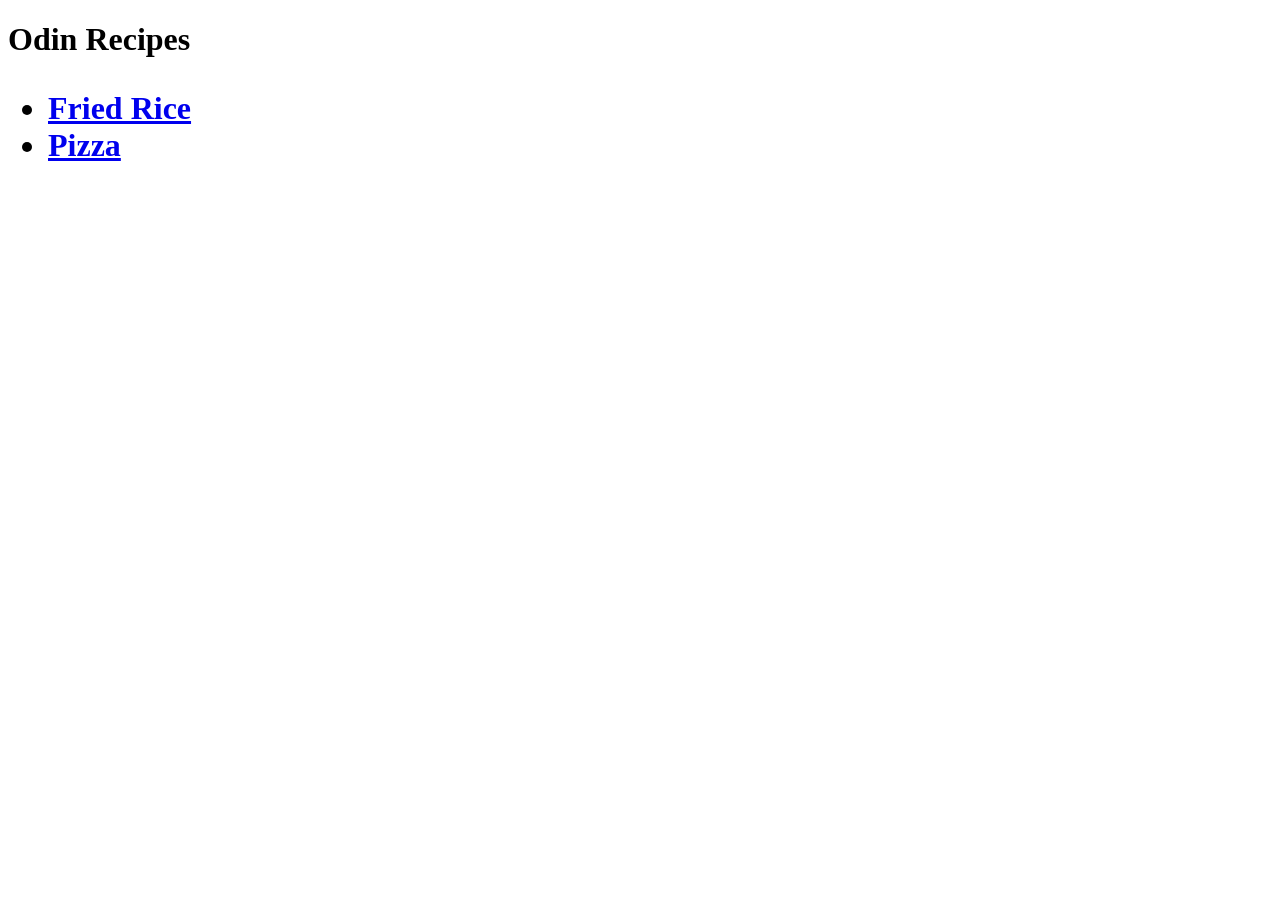
==== index.html @ 40516f97 "Add Links and DOCTYPE" ====
<!DOCTYPE html>
<html lang="en">
<head>
    <meta charset="UTF-8">
    <meta name="viewport" content="width=device-width, initial-scale=1.0">
    <title>Odin Recipes</title>
</head>
<body>
    <h1>Odin Recipes<h1>
        <ul>
        <li><a href="./fried-rice.html" target="_blank" rel="noopener noreferrer">Fried Rice</a></li>
        <li><a href="./Pizza.html" target="_blank" rel="noopener noreferrer">Pizza</a></li>
    </ul>
</body>
</html>
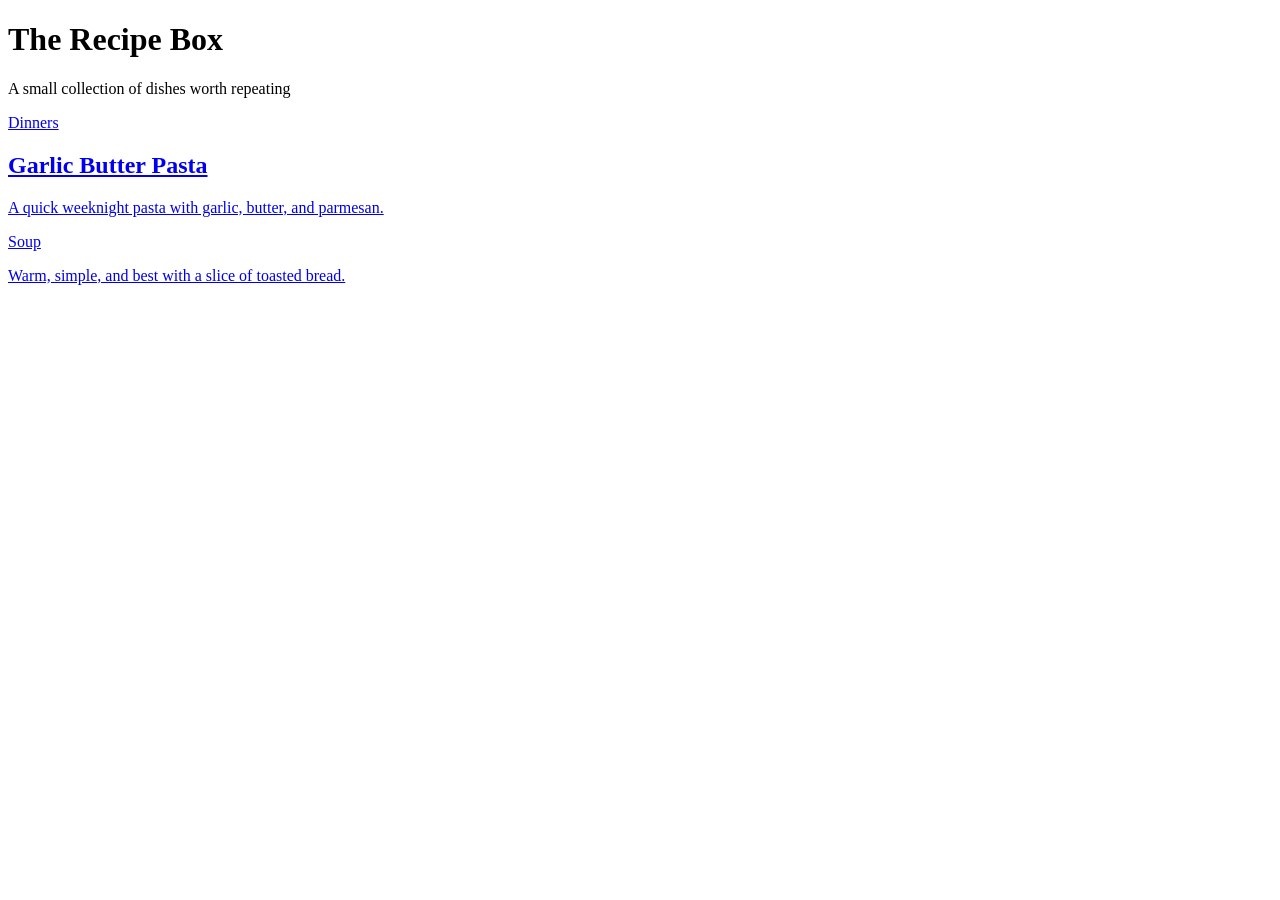
==== commit 99341874: "Complete Index.html" ====
--- a/index.html
+++ b/index.html
@@ -3,13 +3,29 @@
 <head>
     <meta charset="UTF-8">
     <meta name="viewport" content="width=device-width, initial-scale=1.0">
-    <title>Odin Recipes</title>
+    <title>Document</title>
+    <link rel="stylesheet" href="style.css">
 </head>
 <body>
-    <h1>Odin Recipes<h1>
-        <ul>
-        <li><a href="./fried-rice.html" target="_blank" rel="noopener noreferrer">Fried Rice</a></li>
-        <li><a href="./Pizza.html" target="_blank" rel="noopener noreferrer">Pizza</a></li>
-    </ul>
+    <header>
+     <h1>The Recipe Box</h1>
+     <p class="tagline">A small collection of dishes worth repeating</p>
+    </header>
+
+    <main>
+        <div class="recipe-grid">
+          <a class="recipe-card" href="pasta.html">
+            <span class="card-label">Dinners</span>
+            <h2>Garlic Butter Pasta</h2>
+            <p>A quick weeknight pasta with garlic, butter, and parmesan.</p>
+          </a>
+          
+          <a class="recipe-card" href="soup.html">
+             <span class="card-label">Soup</span>
+             <p>Warm, simple, and best with a slice of toasted bread.</p>
+          </a>
+
+        </div>
+    </main>
 </body>
 </html>
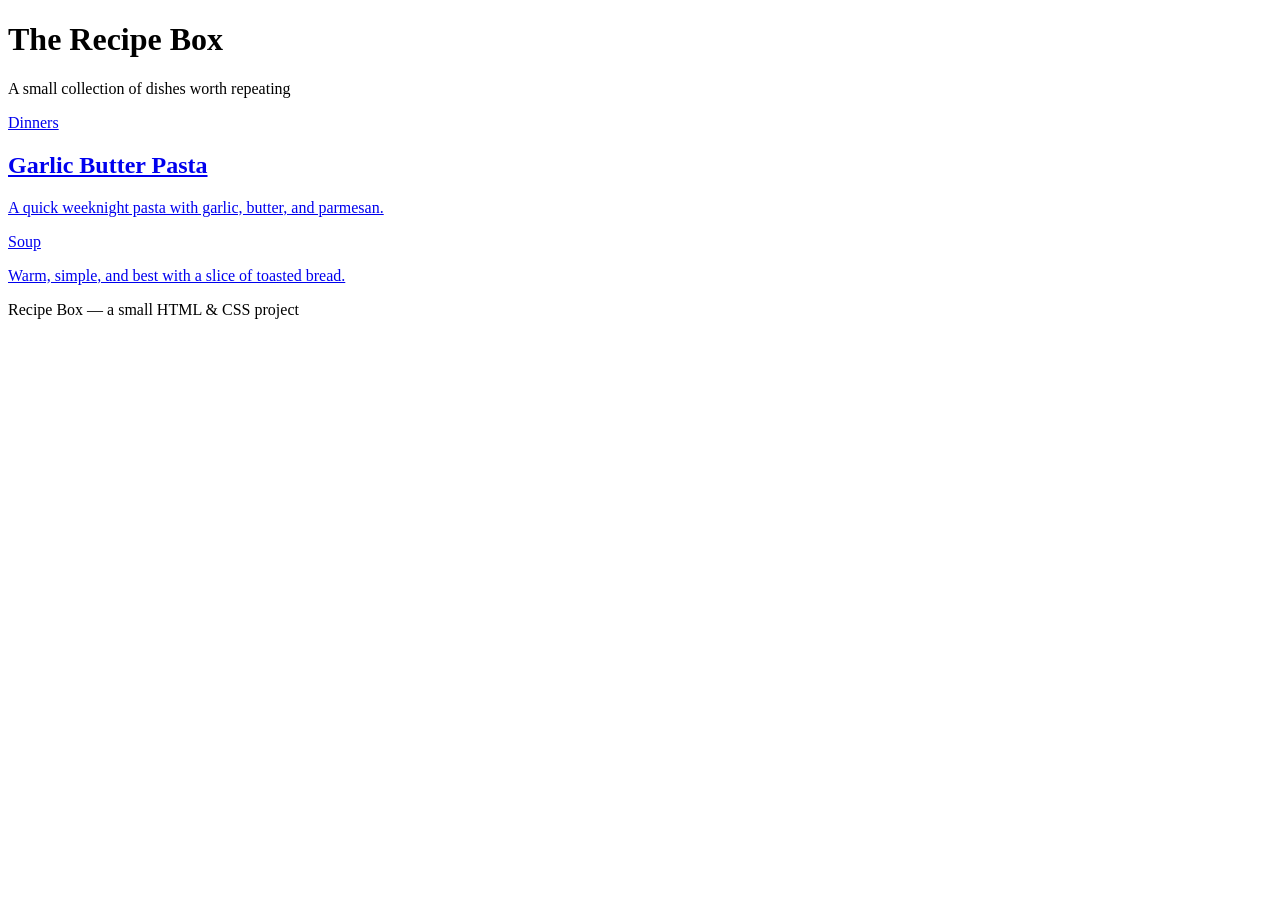
==== commit 729b15f4: "Complete Pasta.html" ====
--- a/index.html
+++ b/index.html
@@ -27,5 +27,8 @@
 
         </div>
     </main>
+      <footer>
+    Recipe Box &mdash; a small HTML &amp; CSS project
+  </footer>
 </body>
 </html>
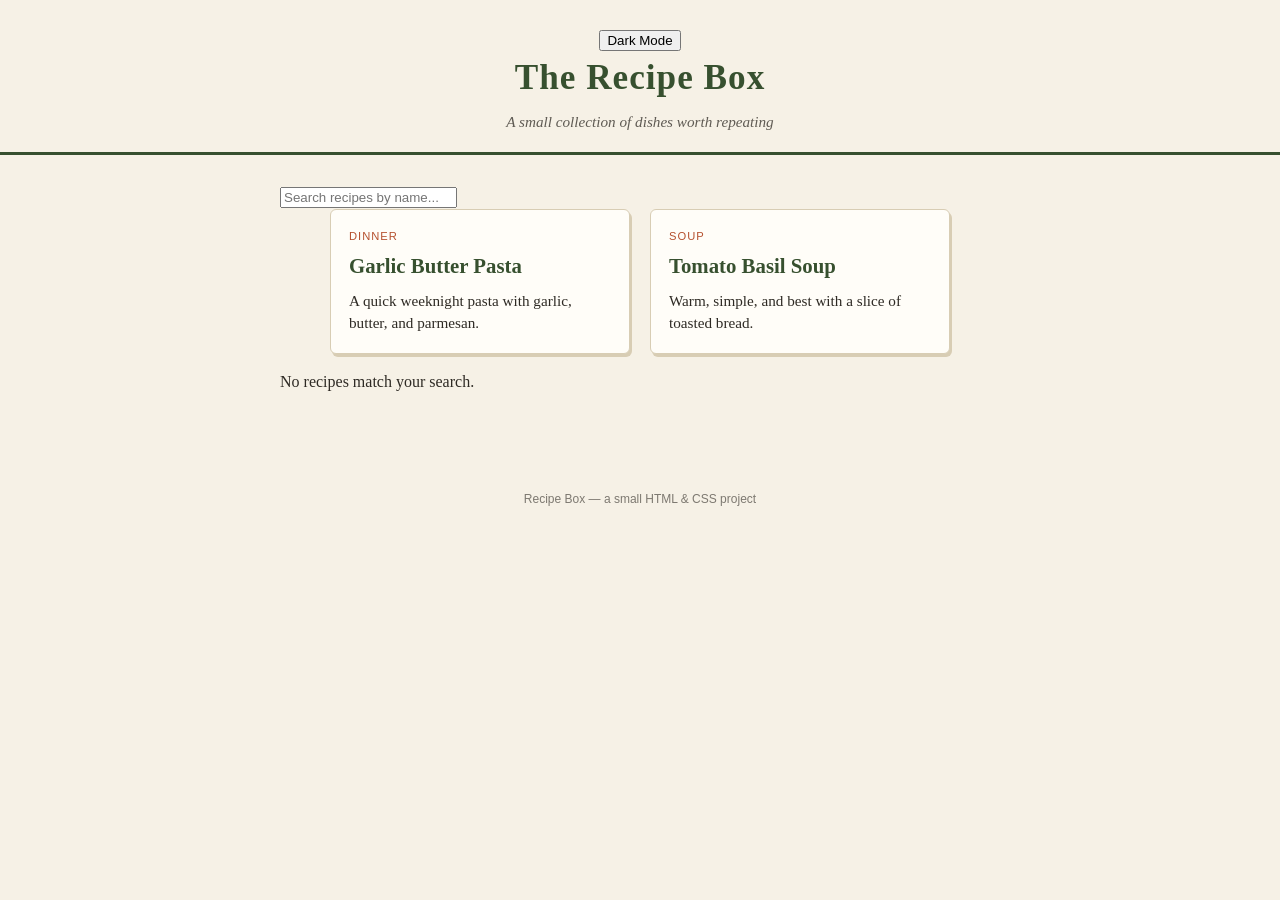
==== commit d287c435: "Complete index.html" ====
--- a/index.html
+++ b/index.html
@@ -1,34 +1,46 @@
 <!DOCTYPE html>
 <html lang="en">
 <head>
-    <meta charset="UTF-8">
-    <meta name="viewport" content="width=device-width, initial-scale=1.0">
-    <title>Document</title>
-    <link rel="stylesheet" href="style.css">
+  <meta charset="UTF-8">
+  <title>Recipe Box</title>
+  <link rel="stylesheet" href="style.css">
 </head>
 <body>
-    <header>
-     <h1>The Recipe Box</h1>
-     <p class="tagline">A small collection of dishes worth repeating</p>
-    </header>
 
-    <main>
-        <div class="recipe-grid">
-          <a class="recipe-card" href="pasta.html">
-            <span class="card-label">Dinners</span>
-            <h2>Garlic Butter Pasta</h2>
-            <p>A quick weeknight pasta with garlic, butter, and parmesan.</p>
-          </a>
-          
-          <a class="recipe-card" href="soup.html">
-             <span class="card-label">Soup</span>
-             <p>Warm, simple, and best with a slice of toasted bread.</p>
-          </a>
+  <header>
+    <button id="theme-toggle" class="theme-toggle" type="button">Dark Mode</button>
+    <h1>The Recipe Box</h1>
+    <p class="tagline">A small collection of dishes worth repeating</p>
+  </header>
 
-        </div>
-    </main>
-      <footer>
+  <main>
+    <div class="search-bar">
+      <input type="text" id="recipe-search" placeholder="Search recipes by name...">
+    </div>
+
+    <div class="recipe-grid">
+
+      <a class="recipe-card" href="pasta.html">
+        <span class="card-label">Dinner</span>
+        <h2>Garlic Butter Pasta</h2>
+        <p>A quick weeknight pasta with garlic, butter, and parmesan.</p>
+      </a>
+
+      <a class="recipe-card" href="soup.html">
+        <span class="card-label">Soup</span>
+        <h2>Tomato Basil Soup</h2>
+        <p>Warm, simple, and best with a slice of toasted bread.</p>
+      </a>
+
+    </div>
+
+    <p id="no-results">No recipes match your search.</p>
+  </main>
+
+  <footer>
     Recipe Box &mdash; a small HTML &amp; CSS project
   </footer>
+
+  <script src="script.js"></script>
 </body>
 </html>
--- a/style.css
+++ b/style.css
@@ -0,0 +1,170 @@
+:root{
+  --paper: #f6f1e6;
+  --card: #fffdf8;
+  --ink: #2e2a24;
+  --basil: #4c6b4f;
+  --basil-dark: #37502f;
+  --rust: #b5502e;
+  --line: #d8cdb4;
+}
+
+* {
+  box-sizing: border-box;
+}
+
+body {
+  margin: 0;
+  background-color: var(--paper);
+  color: var(--ink);
+  font-family: Georgia, 'Times New Roman', serif;
+  line-height: 1.5;
+}
+
+
+header {
+  border-bottom: 3px solid var(--basil-dark);
+  padding: 28px 20px 18px;
+  text-align: center;
+  background-color: var(--paper);
+}
+
+header h1 {
+  margin: 0;
+  font-size: 2.2rem;
+  letter-spacing: 1px;
+  color: var(--basil-dark);
+}
+
+header .tagline {
+  margin: 6px 0 0;
+  font-style: italic;
+  font-size: 0.95rem;
+  color: var(--ink);
+  opacity: 0.75;
+}
+
+
+main {
+  max-width: 760px;
+  margin: 0 auto;
+  padding: 30px 20px 60px;
+}
+
+
+.recipe-grid {
+  display: flex;
+  flex-wrap: wrap;
+  gap: 20px;
+  justify-content: center;
+}
+
+.recipe-card {
+  background-color: var(--card);
+  border: 1px solid var(--line);
+  border-radius: 6px;
+  width: 300px;
+  padding: 18px;
+  text-decoration: none;
+  color: var(--ink);
+  box-shadow: 2px 3px 0 var(--line);
+}
+
+.recipe-card:hover {
+  border-color: var(--basil);
+  box-shadow: 2px 3px 0 var(--basil);
+}
+
+.recipe-card .card-label {
+  display: block;
+  font-family: Verdana, sans-serif;
+  font-size: 0.7rem;
+  text-transform: uppercase;
+  letter-spacing: 1px;
+  color: var(--rust);
+  margin-bottom: 6px;
+}
+
+.recipe-card h2 {
+  margin: 0 0 8px;
+  font-size: 1.3rem;
+  color: var(--basil-dark);
+}
+
+.recipe-card p {
+  margin: 0;
+  font-size: 0.95rem;
+}
+
+
+.recipe-meta {
+  display: flex;
+  gap: 24px;
+  border-top: 1px solid var(--line);
+  border-bottom: 1px solid var(--line);
+  padding: 12px 0;
+  margin: 20px 0 30px;
+  font-family: Verdana, sans-serif;
+  font-size: 0.85rem;
+}
+
+.recipe-meta div span {
+  display: block;
+  text-transform: uppercase;
+  letter-spacing: 0.5px;
+  font-size: 0.7rem;
+  color: var(--rust);
+  margin-bottom: 2px;
+}
+
+section.block {
+  margin-bottom: 30px;
+}
+
+section.block h3 {
+  color: var(--basil-dark);
+  border-bottom: 2px solid var(--basil);
+  display: inline-block;
+  padding-bottom: 3px;
+  margin-bottom: 12px;
+}
+
+ul.ingredients {
+  padding-left: 20px;
+}
+
+ul.ingredients li {
+  margin-bottom: 6px;
+}
+
+ol.steps li {
+  margin-bottom: 12px;
+  padding-left: 6px;
+}
+
+
+.back-link {
+  display: inline-block;
+  margin-bottom: 20px;
+  font-family: Verdana, sans-serif;
+  font-size: 0.85rem;
+  text-decoration: none;
+  color: var(--basil-dark);
+  border: 1px solid var(--basil-dark);
+  border-radius: 4px;
+  padding: 6px 14px;
+}
+
+.back-link:hover {
+  background-color: var(--basil-dark);
+  color: var(--card);
+}
+
+
+footer {
+  text-align: center;
+  padding: 20px;
+  font-family: Verdana, sans-serif;
+  font-size: 0.75rem;
+  color: var(--ink);
+  opacity: 0.6;
+}
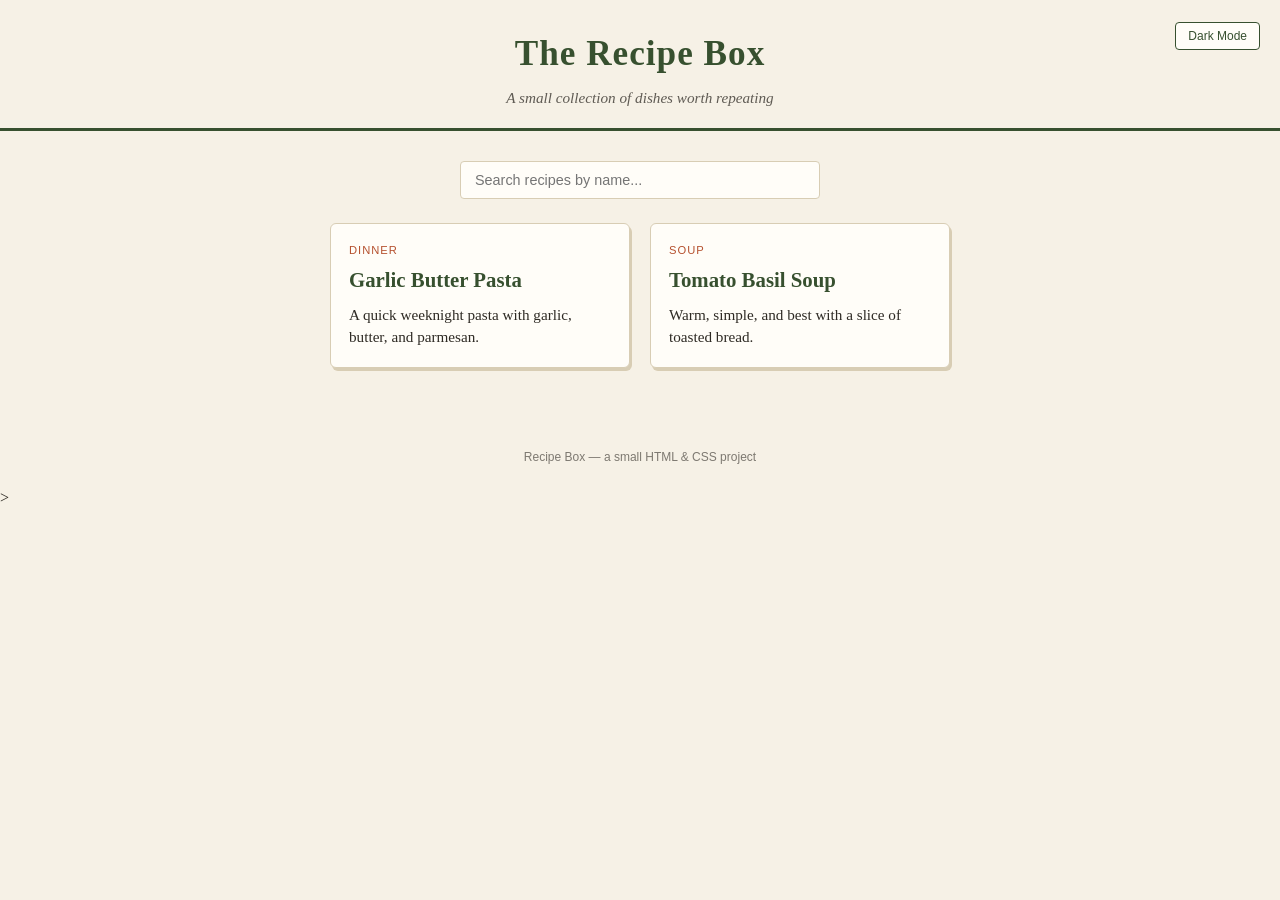
==== commit ee741018: "Complete Script.Js" ====
--- a/index.html
+++ b/index.html
@@ -2,45 +2,45 @@
 <html lang="en">
 <head>
   <meta charset="UTF-8">
-  <title>Recipe Box</title>
-  <link rel="stylesheet" href="style.css">
-</head>
-<body>
-
-  <header>
-    <button id="theme-toggle" class="theme-toggle" type="button">Dark Mode</button>
-    <h1>The Recipe Box</h1>
-    <p class="tagline">A small collection of dishes worth repeating</p>
-  </header>
-
-  <main>
-    <div class="search-bar">
-      <input type="text" id="recipe-search" placeholder="Search recipes by name...">
-    </div>
-
-    <div class="recipe-grid">
-
-      <a class="recipe-card" href="pasta.html">
-        <span class="card-label">Dinner</span>
-        <h2>Garlic Butter Pasta</h2>
-        <p>A quick weeknight pasta with garlic, butter, and parmesan.</p>
-      </a>
-
-      <a class="recipe-card" href="soup.html">
-        <span class="card-label">Soup</span>
-        <h2>Tomato Basil Soup</h2>
-        <p>Warm, simple, and best with a slice of toasted bread.</p>
-      </a>
-
-    </div>
-
-    <p id="no-results">No recipes match your search.</p>
-  </main>
-
-  <footer>
-    Recipe Box &mdash; a small HTML &amp; CSS project
-  </footer>
-
-  <script src="script.js"></script>
-</body>
-</html>+    <title>Recipe Box</title>
+      <link rel="stylesheet" href="style.css">
+      </head>
+      <body>
+      
+        <header>
+            <button id="theme-toggle" class="theme-toggle" type="button">Dark Mode</button>
+                <h1>The Recipe Box</h1>
+                    <p class="tagline">A small collection of dishes worth repeating</p>
+                      </header>
+                      
+                        <main>
+                            <div class="search-bar">
+                                  <input type="text" id="recipe-search" placeholder="Search recipes by name...">
+                                      </div>
+                                      
+                                          <div class="recipe-grid">
+                                          
+                                                <a class="recipe-card" href="pasta.html">
+                                                        <span class="card-label">Dinner</span>
+                                                                <h2>Garlic Butter Pasta</h2>
+                                                                        <p>A quick weeknight pasta with garlic, butter, and parmesan.</p>
+                                                                              </a>
+                                                                              
+                                                                                    <a class="recipe-card" href="soup.html">
+                                                                                            <span class="card-label">Soup</span>
+                                                                                                    <h2>Tomato Basil Soup</h2>
+                                                                                                            <p>Warm, simple, and best with a slice of toasted bread.</p>
+                                                                                                                  </a>
+                                                                                                                  
+                                                                                                                      </div>
+                                                                                                                      
+                                                                                                                          <p id="no-results">No recipes match your search.</p>
+                                                                                                                            </main>
+                                                                                                                            
+                                                                                                                              <footer>
+                                                                                                                                  Recipe Box &mdash; a small HTML &amp; CSS project
+                                                                                                                                    </footer>
+                                                                                                                                    
+                                                                                                                                      <script src="script.js"></script>
+                                                                                                                                      </body>
+                                                                                                                                      </html>>
--- a/style.css
+++ b/style.css
@@ -1,4 +1,4 @@
-:root{
+:root {
   --paper: #f6f1e6;
   --card: #fffdf8;
   --ink: #2e2a24;
@@ -8,6 +8,20 @@
   --line: #d8cdb4;
 }
 
+[data-theme="dark"] {
+  --paper: #211e19;
+  --card: #2a261f;
+  --ink: #ece4d3;
+  --basil: #7fa878;
+  --basil-dark: #9dc296;
+  --rust: #d97b52;
+  --line: #47412f;
+}
+
+body {
+  transition: background-color 0.2s ease, color 0.2s ease;
+}
+
 * {
   box-sizing: border-box;
 }
@@ -22,12 +36,32 @@
 
 
 header {
+  position: relative;
   border-bottom: 3px solid var(--basil-dark);
   padding: 28px 20px 18px;
   text-align: center;
   background-color: var(--paper);
 }
 
+.theme-toggle {
+  position: absolute;
+  top: 22px;
+  right: 20px;
+  font-family: Verdana, sans-serif;
+  font-size: 0.75rem;
+  background-color: var(--card);
+  color: var(--basil-dark);
+  border: 1px solid var(--basil-dark);
+  border-radius: 4px;
+  padding: 6px 12px;
+  cursor: pointer;
+}
+
+.theme-toggle:hover {
+  background-color: var(--basil-dark);
+  color: var(--card);
+}
+
 header h1 {
   margin: 0;
   font-size: 2.2rem;
@@ -50,6 +84,39 @@
   padding: 30px 20px 60px;
 }
 
+
+.search-bar {
+  display: flex;
+  justify-content: center;
+  margin-bottom: 24px;
+}
+
+.search-bar input {
+  width: 100%;
+  max-width: 360px;
+  padding: 10px 14px;
+  font-family: Verdana, sans-serif;
+  font-size: 0.9rem;
+  border: 1px solid var(--line);
+  border-radius: 4px;
+  background-color: var(--card);
+  color: var(--ink);
+}
+
+.search-bar input:focus {
+  outline: none;
+  border-color: var(--basil);
+}
+
+#no-results {
+  display: none;
+  text-align: center;
+  font-family: Verdana, sans-serif;
+  font-size: 0.9rem;
+  color: var(--ink);
+  opacity: 0.7;
+  margin-top: 10px;
+}
 
 .recipe-grid {
   display: flex;
@@ -142,6 +209,70 @@
 }
 
 
+.servings-control {
+  display: flex;
+  align-items: center;
+  gap: 8px;
+}
+
+.servings-control button {
+  width: 24px;
+  height: 24px;
+  border: 1px solid var(--basil-dark);
+  border-radius: 4px;
+  background-color: var(--card);
+  color: var(--basil-dark);
+  font-family: Verdana, sans-serif;
+  font-size: 0.9rem;
+  cursor: pointer;
+  line-height: 1;
+}
+
+.servings-control button:hover {
+  background-color: var(--basil-dark);
+  color: var(--card);
+}
+
+.servings-control input {
+  width: 40px;
+  text-align: center;
+  font-family: Verdana, sans-serif;
+  font-size: 0.9rem;
+  border: 1px solid var(--line);
+  border-radius: 4px;
+  padding: 4px;
+  background-color: var(--card);
+  color: var(--ink);
+}
+
+
+.print-btn {
+  font-family: Verdana, sans-serif;
+  font-size: 0.85rem;
+  background-color: var(--card);
+  color: var(--basil-dark);
+  border: 1px solid var(--basil-dark);
+  border-radius: 4px;
+  padding: 6px 14px;
+  cursor: pointer;
+  margin-left: 10px;
+}
+
+.print-btn:hover {
+  background-color: var(--basil-dark);
+  color: var(--card);
+}
+
+@media print {
+  header .theme-toggle,
+  .back-link,
+  .print-btn,
+  footer {
+    display: none;
+  }
+}
+
+
 .back-link {
   display: inline-block;
   margin-bottom: 20px;
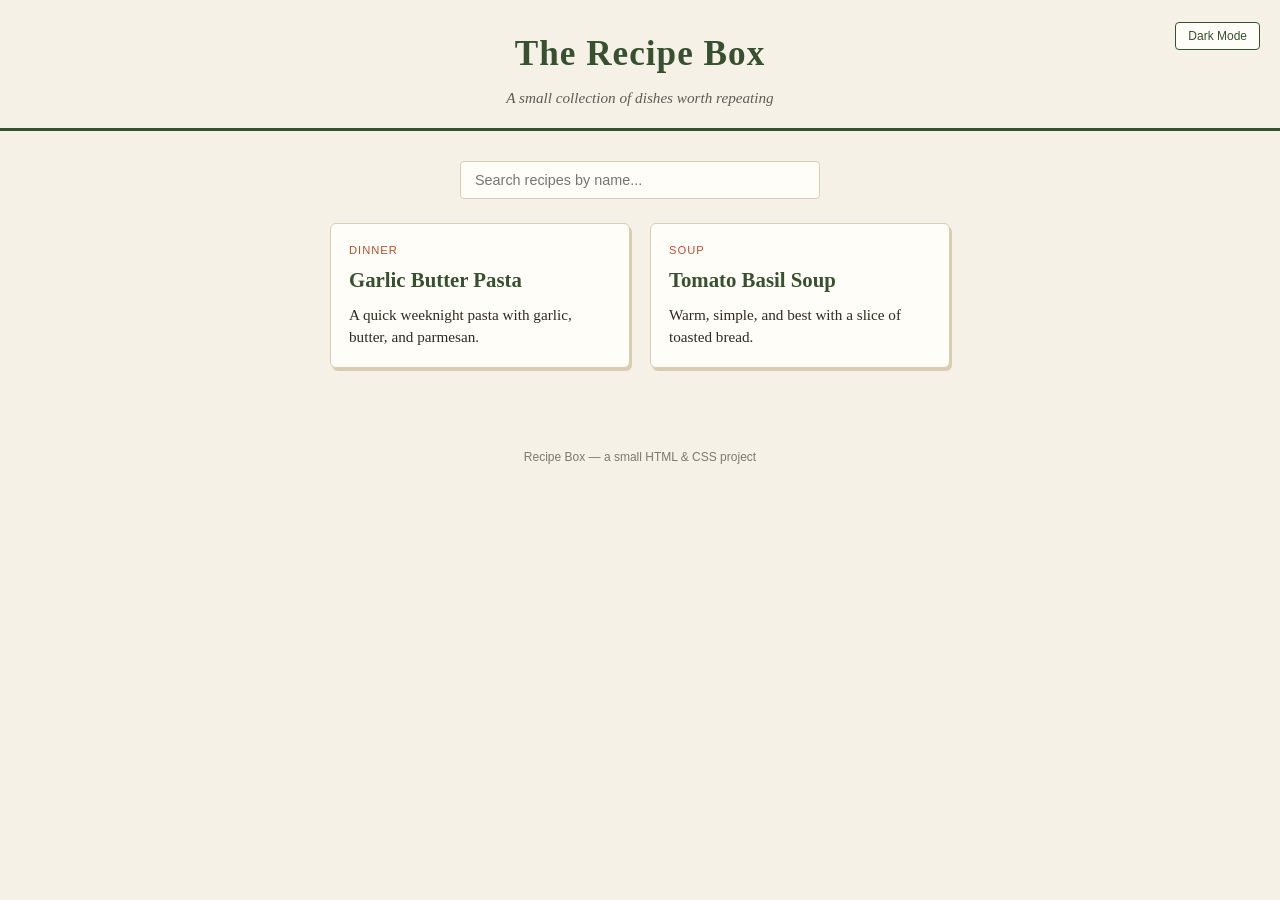
==== commit 9fc496d5: "Complete index.html" ====
--- a/index.html
+++ b/index.html
@@ -2,45 +2,45 @@
 <html lang="en">
 <head>
   <meta charset="UTF-8">
-    <title>Recipe Box</title>
-      <link rel="stylesheet" href="style.css">
-      </head>
-      <body>
-      
-        <header>
-            <button id="theme-toggle" class="theme-toggle" type="button">Dark Mode</button>
-                <h1>The Recipe Box</h1>
-                    <p class="tagline">A small collection of dishes worth repeating</p>
-                      </header>
-                      
-                        <main>
-                            <div class="search-bar">
-                                  <input type="text" id="recipe-search" placeholder="Search recipes by name...">
-                                      </div>
-                                      
-                                          <div class="recipe-grid">
-                                          
-                                                <a class="recipe-card" href="pasta.html">
-                                                        <span class="card-label">Dinner</span>
-                                                                <h2>Garlic Butter Pasta</h2>
-                                                                        <p>A quick weeknight pasta with garlic, butter, and parmesan.</p>
-                                                                              </a>
-                                                                              
-                                                                                    <a class="recipe-card" href="soup.html">
-                                                                                            <span class="card-label">Soup</span>
-                                                                                                    <h2>Tomato Basil Soup</h2>
-                                                                                                            <p>Warm, simple, and best with a slice of toasted bread.</p>
-                                                                                                                  </a>
-                                                                                                                  
-                                                                                                                      </div>
-                                                                                                                      
-                                                                                                                          <p id="no-results">No recipes match your search.</p>
-                                                                                                                            </main>
-                                                                                                                            
-                                                                                                                              <footer>
-                                                                                                                                  Recipe Box &mdash; a small HTML &amp; CSS project
-                                                                                                                                    </footer>
-                                                                                                                                    
-                                                                                                                                      <script src="script.js"></script>
-                                                                                                                                      </body>
-                                                                                                                                      </html>>+  <title>Recipe Box</title>
+  <link rel="stylesheet" href="style.css">
+</head>
+<body>
+
+  <header>
+    <button id="theme-toggle" class="theme-toggle" type="button">Dark Mode</button>
+    <h1>The Recipe Box</h1>
+    <p class="tagline">A small collection of dishes worth repeating</p>
+  </header>
+
+  <main>
+    <div class="search-bar">
+      <input type="text" id="recipe-search" placeholder="Search recipes by name...">
+    </div>
+
+    <div class="recipe-grid">
+
+      <a class="recipe-card" href="pasta.html">
+        <span class="card-label">Dinner</span>
+        <h2>Garlic Butter Pasta</h2>
+        <p>A quick weeknight pasta with garlic, butter, and parmesan.</p>
+      </a>
+
+      <a class="recipe-card" href="soup.html">
+        <span class="card-label">Soup</span>
+        <h2>Tomato Basil Soup</h2>
+        <p>Warm, simple, and best with a slice of toasted bread.</p>
+      </a>
+
+    </div>
+
+    <p id="no-results">No recipes match your search.</p>
+  </main>
+
+  <footer>
+    Recipe Box &mdash; a small HTML &amp; CSS project
+  </footer>
+
+  <script src="script.js"></script>
+</body>
+</html>
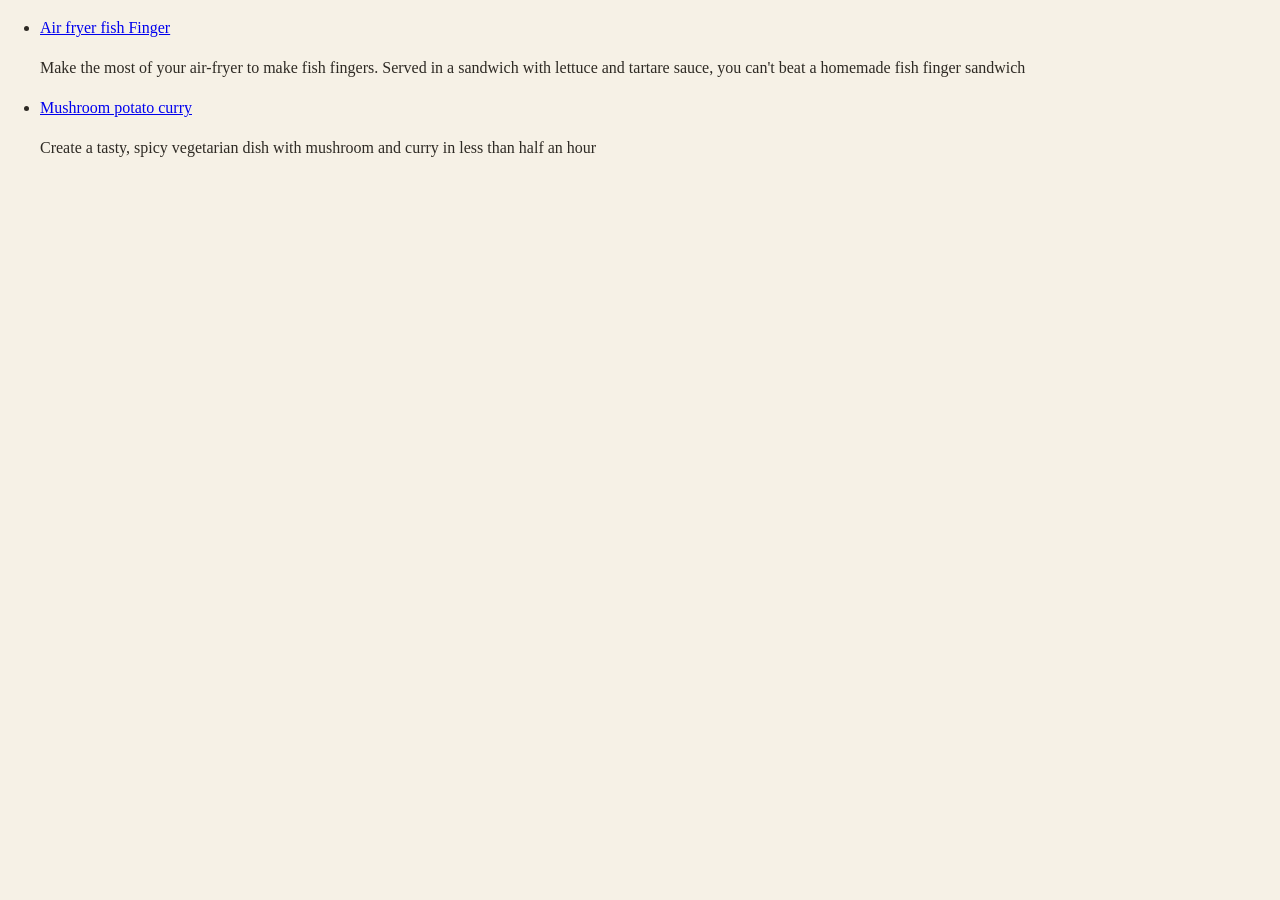
==== commit f6ef3395: "Complete Landing Page Structure" ====
--- a/index.html
+++ b/index.html
@@ -1,46 +1,17 @@
 <!DOCTYPE html>
 <html lang="en">
 <head>
-  <meta charset="UTF-8">
-  <title>Recipe Box</title>
-  <link rel="stylesheet" href="style.css">
+    <meta charset="UTF-8">
+    <meta name="viewport" content="width=device-width, initial-scale=1.0">
+    <title>Document</title>
+    <link rel="stylesheet" href="style.css">
 </head>
 <body>
-
-  <header>
-    <button id="theme-toggle" class="theme-toggle" type="button">Dark Mode</button>
-    <h1>The Recipe Box</h1>
-    <p class="tagline">A small collection of dishes worth repeating</p>
-  </header>
-
-  <main>
-    <div class="search-bar">
-      <input type="text" id="recipe-search" placeholder="Search recipes by name...">
-    </div>
-
-    <div class="recipe-grid">
-
-      <a class="recipe-card" href="pasta.html">
-        <span class="card-label">Dinner</span>
-        <h2>Garlic Butter Pasta</h2>
-        <p>A quick weeknight pasta with garlic, butter, and parmesan.</p>
-      </a>
-
-      <a class="recipe-card" href="soup.html">
-        <span class="card-label">Soup</span>
-        <h2>Tomato Basil Soup</h2>
-        <p>Warm, simple, and best with a slice of toasted bread.</p>
-      </a>
-
-    </div>
-
-    <p id="no-results">No recipes match your search.</p>
-  </main>
-
-  <footer>
-    Recipe Box &mdash; a small HTML &amp; CSS project
-  </footer>
-
-  <script src="script.js"></script>
+   <ul>
+    <li><a href="./recipes/Air-fryer-fish-fingers.html">Air fryer fish Finger</a></li>
+    <p class="info">Make the most of your air-fryer to make fish fingers. Served in a sandwich with lettuce and tartare sauce, you can't beat a homemade fish finger sandwich</p>
+    <li><a href="./recipes/Mushroom-potato-curry.html">Mushroom potato curry</a></li>
+    <p class="info">Create a tasty, spicy vegetarian dish with mushroom and curry in less than half an hour</p>
+   </ul>    
 </body>
 </html>
